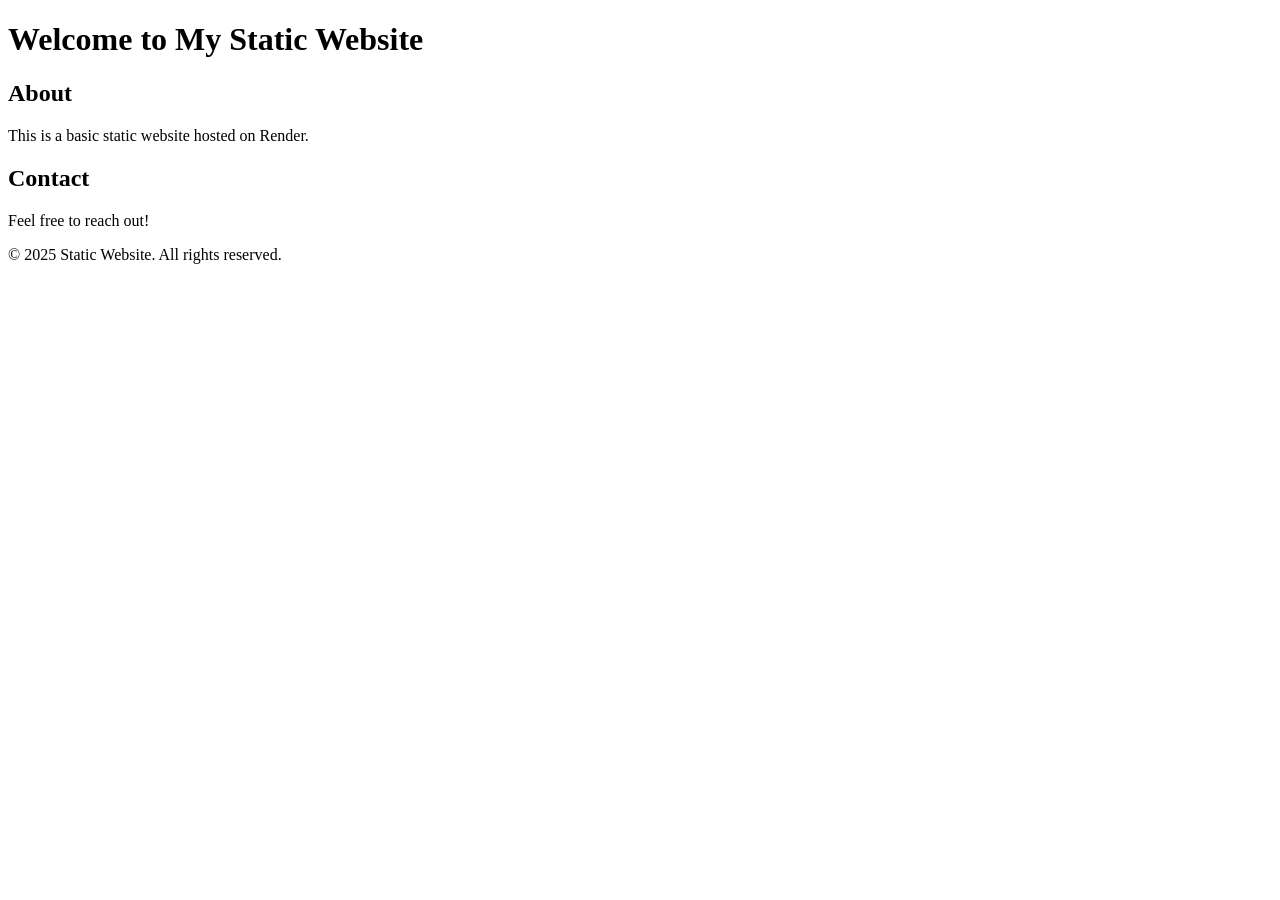
==== index.html @ 746a5f7b "Create index.html" ====
<!DOCTYPE html>
<html lang="en">
<head>
    <meta charset="UTF-8">
    <meta name="viewport" content="width=device-width, initial-scale=1.0">
    <title>Static Website</title>
</head>
<body>
    <header>
        <h1>Welcome to My Static Website</h1>
    </header>
    
    <main>
        <section>
            <h2>About</h2>
            <p>This is a basic static website hosted on Render.</p>
        </section>
        
        <section>
            <h2>Contact</h2>
            <p>Feel free to reach out!</p>
        </section>
    </main>
    
    <footer>
        <p>&copy; 2025 Static Website. All rights reserved.</p>
    </footer>
</body>
</html>
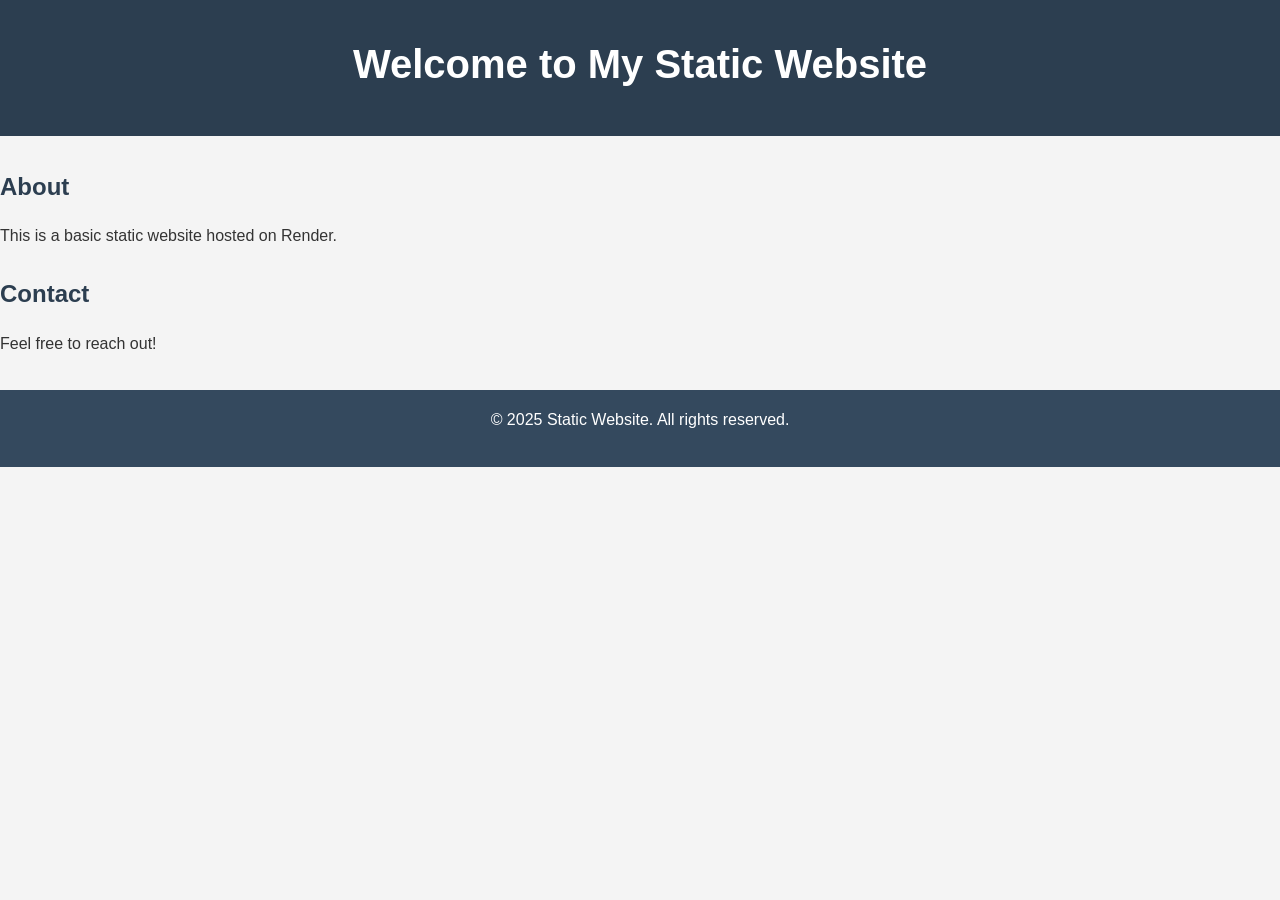
==== commit cada03a9: "Update index.html" ====
--- a/index.html
+++ b/index.html
@@ -4,6 +4,7 @@
     <meta charset="UTF-8">
     <meta name="viewport" content="width=device-width, initial-scale=1.0">
     <title>Static Website</title>
+    <link rel="stylesheet" href="style.css">
 </head>
 <body>
     <header>
--- a/style.css
+++ b/style.css
@@ -0,0 +1,85 @@
+/* Basic CSS styling for index.html */
+
+* {
+  margin: 0;
+  padding: 0;
+  box-sizing: border-box;
+}
+
+body {
+  font-family: 'Arial', sans-serif;
+  line-height: 1.6;
+  color: #333;
+  background-color: #f4f4f4;
+}
+
+.container {
+  max-width: 1200px;
+  margin: 0 auto;
+  padding: 20px;
+}
+
+header {
+  background-color: #2c3e50;
+  color: white;
+  text-align: center;
+  padding: 2rem 0;
+  margin-bottom: 2rem;
+}
+
+h1 {
+  font-size: 2.5rem;
+  margin-bottom: 0.5rem;
+}
+
+h2 {
+  color: #2c3e50;
+  margin: 1.5rem 0 1rem 0;
+}
+
+p {
+  margin-bottom: 1rem;
+  line-height: 1.8;
+}
+
+a {
+  color: #3498db;
+  text-decoration: none;
+  transition: color 0.3s ease;
+}
+
+a:hover {
+  color: #2980b9;
+}
+
+.btn {
+  display: inline-block;
+  background-color: #3498db;
+  color: white;
+  padding: 10px 20px;
+  border-radius: 5px;
+  text-decoration: none;
+  transition: background-color 0.3s ease;
+}
+
+.btn:hover {
+  background-color: #2980b9;
+}
+
+footer {
+  background-color: #34495e;
+  color: white;
+  text-align: center;
+  padding: 1rem 0;
+  margin-top: 2rem;
+}
+
+@media (max-width: 768px) {
+  .container {
+    padding: 10px;
+  }
+  
+  h1 {
+    font-size: 2rem;
+  }
+}
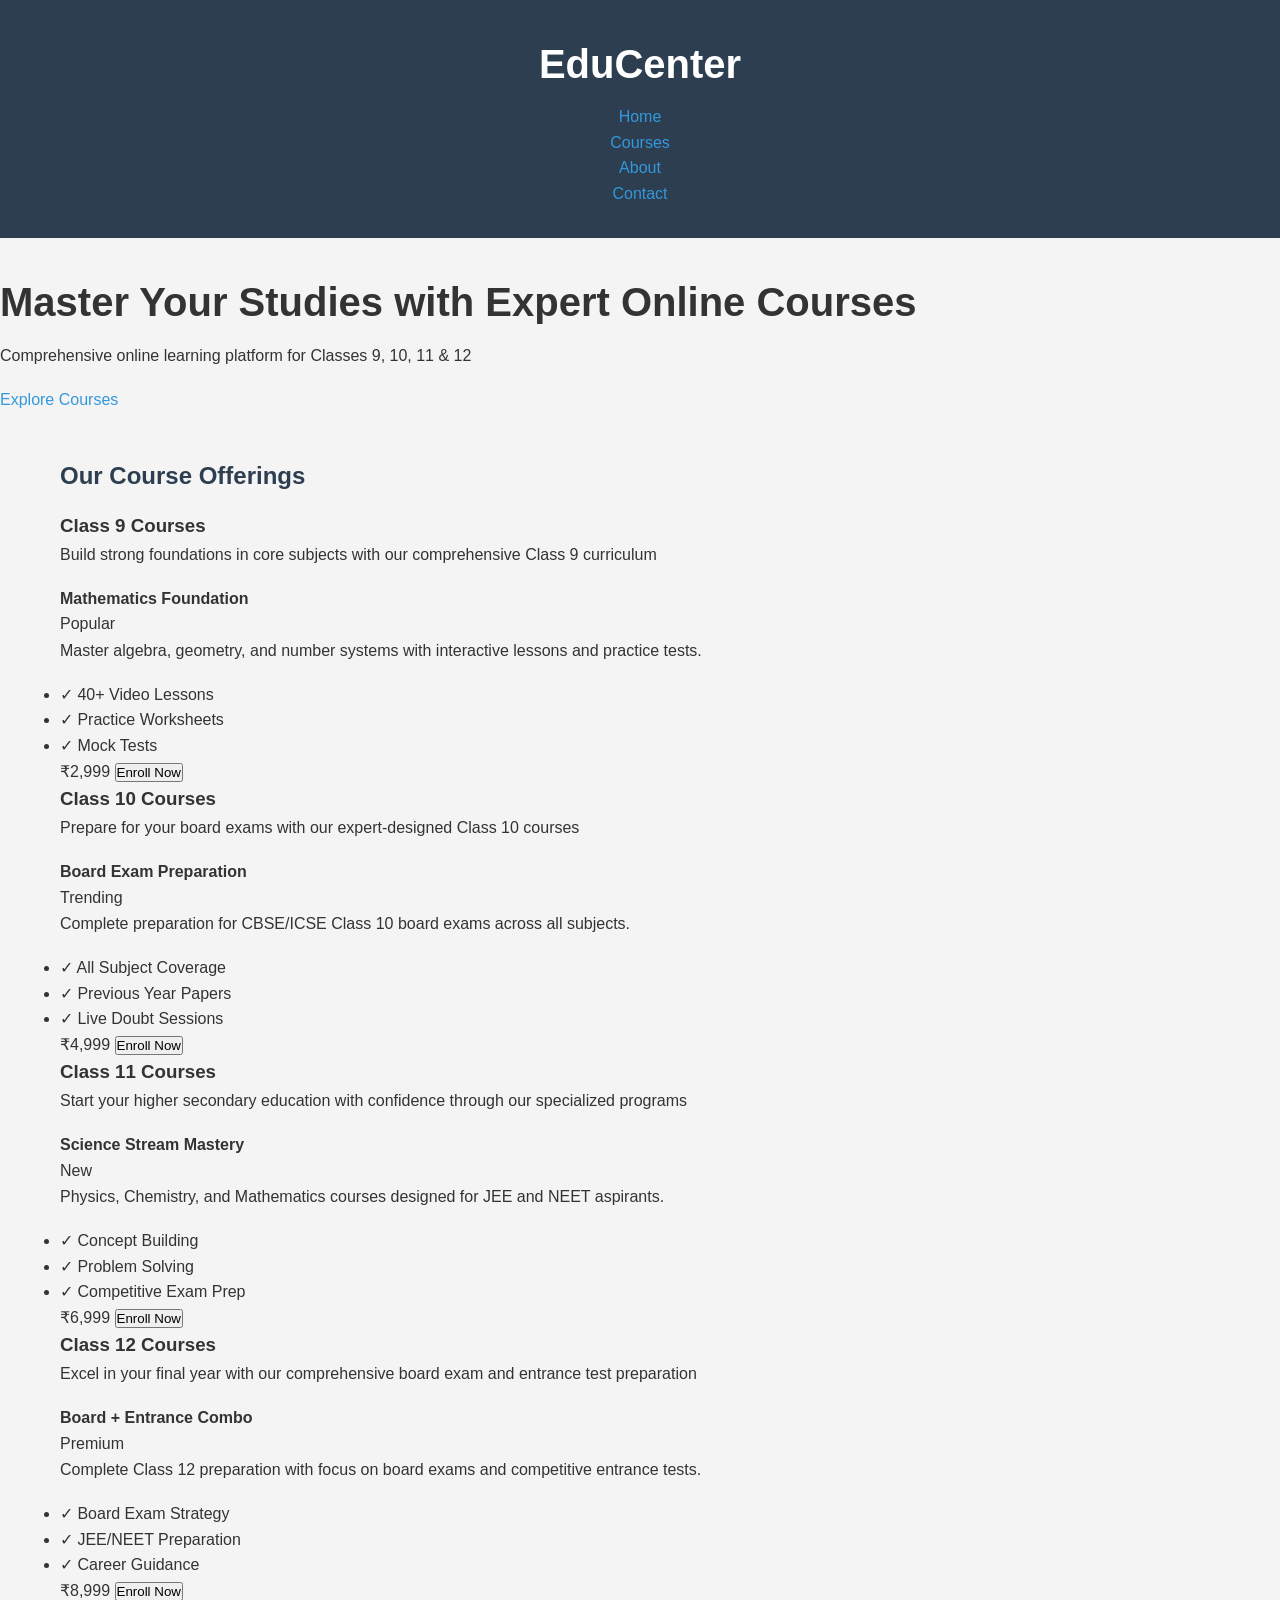
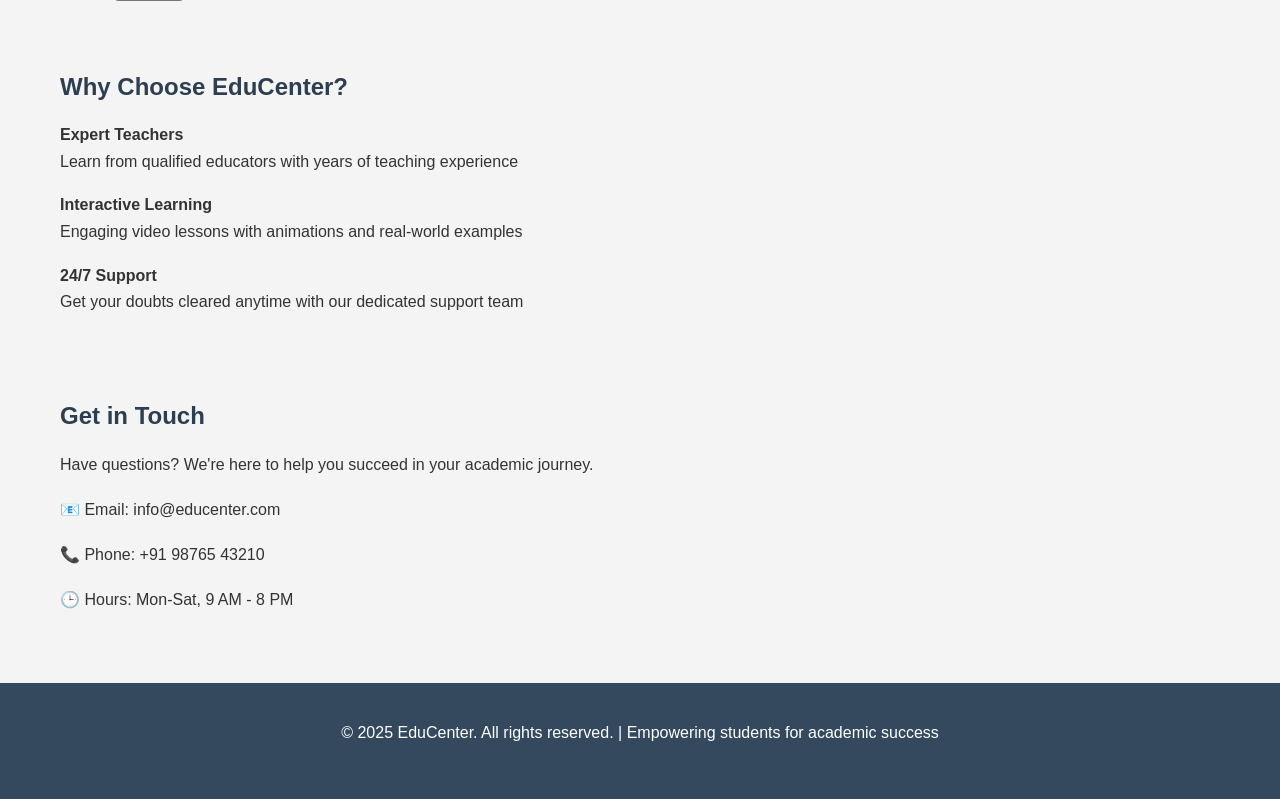
==== commit 733359ed: "Update index.html - Create online course website for Classes 9-12Update index.html Added comprehensi" ====
--- a/index.html
+++ b/index.html
@@ -3,28 +3,170 @@
 <head>
     <meta charset="UTF-8">
     <meta name="viewport" content="width=device-width, initial-scale=1.0">
-    <title>Static Website</title>
+    <title>EduCenter - Online Courses for Classes 9-12</title>
     <link rel="stylesheet" href="style.css">
 </head>
 <body>
     <header>
-        <h1>Welcome to My Static Website</h1>
+        <nav class="navbar">
+            <div class="nav-container">
+                <div class="logo">
+                    <h1>EduCenter</h1>
+                </div>
+                <ul class="nav-menu">
+                    <li><a href="#home">Home</a></li>
+                    <li><a href="#courses">Courses</a></li>
+                    <li><a href="#about">About</a></li>
+                    <li><a href="#contact">Contact</a></li>
+                </ul>
+            </div>
+        </nav>
     </header>
-    
+
     <main>
-        <section>
-            <h2>About</h2>
-            <p>This is a basic static website hosted on Render.</p>
+        <section id="home" class="hero">
+            <div class="hero-content">
+                <h1>Master Your Studies with Expert Online Courses</h1>
+                <p>Comprehensive online learning platform for Classes 9, 10, 11 & 12</p>
+                <a href="#courses" class="cta-button">Explore Courses</a>
+            </div>
         </section>
-        
-        <section>
-            <h2>Contact</h2>
-            <p>Feel free to reach out!</p>
+
+        <section id="courses" class="courses">
+            <div class="container">
+                <h2>Our Course Offerings</h2>
+                
+                <div class="course-section">
+                    <h3>Class 9 Courses</h3>
+                    <p>Build strong foundations in core subjects with our comprehensive Class 9 curriculum</p>
+                    <div class="course-card">
+                        <div class="card-header">
+                            <h4>Mathematics Foundation</h4>
+                            <span class="badge">Popular</span>
+                        </div>
+                        <div class="card-content">
+                            <p>Master algebra, geometry, and number systems with interactive lessons and practice tests.</p>
+                            <ul>
+                                <li>✓ 40+ Video Lessons</li>
+                                <li>✓ Practice Worksheets</li>
+                                <li>✓ Mock Tests</li>
+                            </ul>
+                        </div>
+                        <div class="card-footer">
+                            <span class="price">₹2,999</span>
+                            <button class="enroll-btn">Enroll Now</button>
+                        </div>
+                    </div>
+                </div>
+
+                <div class="course-section">
+                    <h3>Class 10 Courses</h3>
+                    <p>Prepare for your board exams with our expert-designed Class 10 courses</p>
+                    <div class="course-card">
+                        <div class="card-header">
+                            <h4>Board Exam Preparation</h4>
+                            <span class="badge trending">Trending</span>
+                        </div>
+                        <div class="card-content">
+                            <p>Complete preparation for CBSE/ICSE Class 10 board exams across all subjects.</p>
+                            <ul>
+                                <li>✓ All Subject Coverage</li>
+                                <li>✓ Previous Year Papers</li>
+                                <li>✓ Live Doubt Sessions</li>
+                            </ul>
+                        </div>
+                        <div class="card-footer">
+                            <span class="price">₹4,999</span>
+                            <button class="enroll-btn">Enroll Now</button>
+                        </div>
+                    </div>
+                </div>
+
+                <div class="course-section">
+                    <h3>Class 11 Courses</h3>
+                    <p>Start your higher secondary education with confidence through our specialized programs</p>
+                    <div class="course-card">
+                        <div class="card-header">
+                            <h4>Science Stream Mastery</h4>
+                            <span class="badge">New</span>
+                        </div>
+                        <div class="card-content">
+                            <p>Physics, Chemistry, and Mathematics courses designed for JEE and NEET aspirants.</p>
+                            <ul>
+                                <li>✓ Concept Building</li>
+                                <li>✓ Problem Solving</li>
+                                <li>✓ Competitive Exam Prep</li>
+                            </ul>
+                        </div>
+                        <div class="card-footer">
+                            <span class="price">₹6,999</span>
+                            <button class="enroll-btn">Enroll Now</button>
+                        </div>
+                    </div>
+                </div>
+
+                <div class="course-section">
+                    <h3>Class 12 Courses</h3>
+                    <p>Excel in your final year with our comprehensive board exam and entrance test preparation</p>
+                    <div class="course-card">
+                        <div class="card-header">
+                            <h4>Board + Entrance Combo</h4>
+                            <span class="badge premium">Premium</span>
+                        </div>
+                        <div class="card-content">
+                            <p>Complete Class 12 preparation with focus on board exams and competitive entrance tests.</p>
+                            <ul>
+                                <li>✓ Board Exam Strategy</li>
+                                <li>✓ JEE/NEET Preparation</li>
+                                <li>✓ Career Guidance</li>
+                            </ul>
+                        </div>
+                        <div class="card-footer">
+                            <span class="price">₹8,999</span>
+                            <button class="enroll-btn">Enroll Now</button>
+                        </div>
+                    </div>
+                </div>
+            </div>
+        </section>
+
+        <section id="about" class="about">
+            <div class="container">
+                <h2>Why Choose EduCenter?</h2>
+                <div class="features">
+                    <div class="feature">
+                        <h4>Expert Teachers</h4>
+                        <p>Learn from qualified educators with years of teaching experience</p>
+                    </div>
+                    <div class="feature">
+                        <h4>Interactive Learning</h4>
+                        <p>Engaging video lessons with animations and real-world examples</p>
+                    </div>
+                    <div class="feature">
+                        <h4>24/7 Support</h4>
+                        <p>Get your doubts cleared anytime with our dedicated support team</p>
+                    </div>
+                </div>
+            </div>
+        </section>
+
+        <section id="contact" class="contact">
+            <div class="container">
+                <h2>Get in Touch</h2>
+                <p>Have questions? We're here to help you succeed in your academic journey.</p>
+                <div class="contact-info">
+                    <p>📧 Email: info@educenter.com</p>
+                    <p>📞 Phone: +91 98765 43210</p>
+                    <p>🕒 Hours: Mon-Sat, 9 AM - 8 PM</p>
+                </div>
+            </div>
         </section>
     </main>
-    
+
     <footer>
-        <p>&copy; 2025 Static Website. All rights reserved.</p>
+        <div class="container">
+            <p>&copy; 2025 EduCenter. All rights reserved. | Empowering students for academic success</p>
+        </div>
     </footer>
 </body>
 </html>
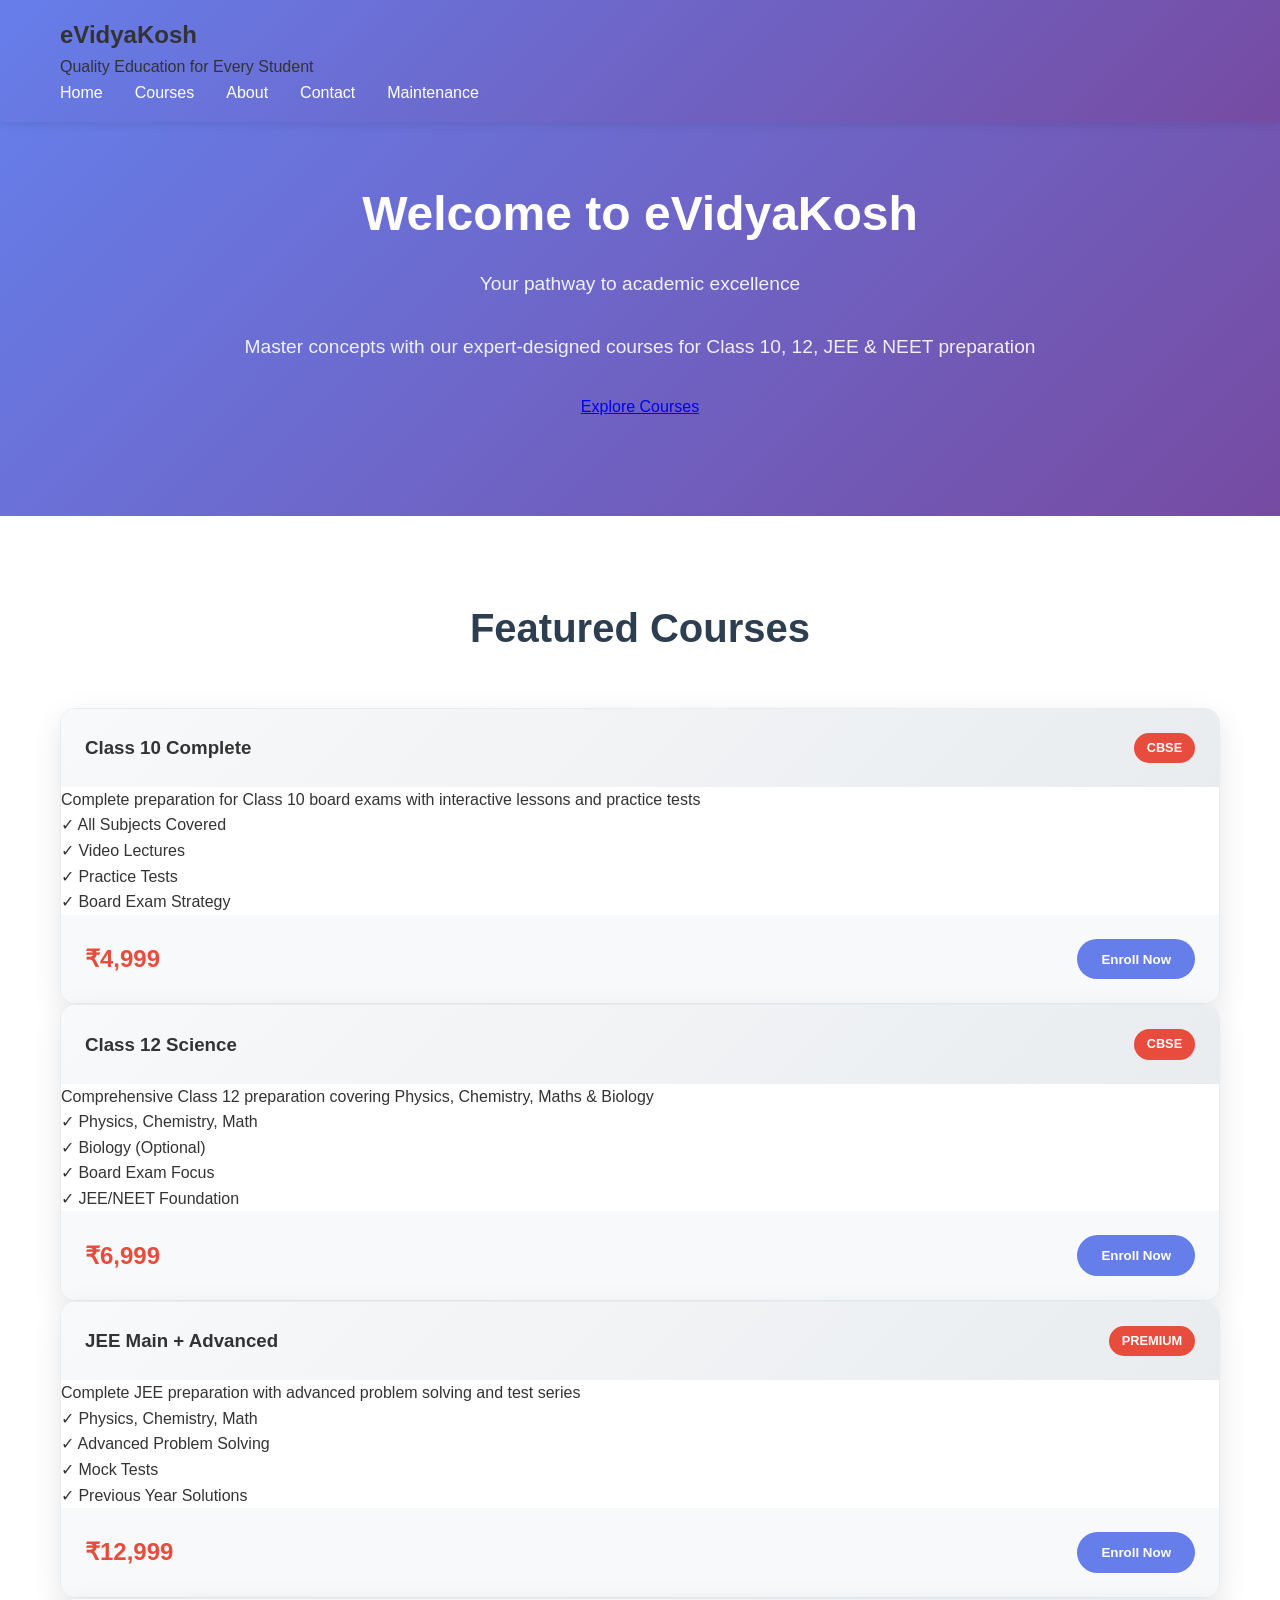
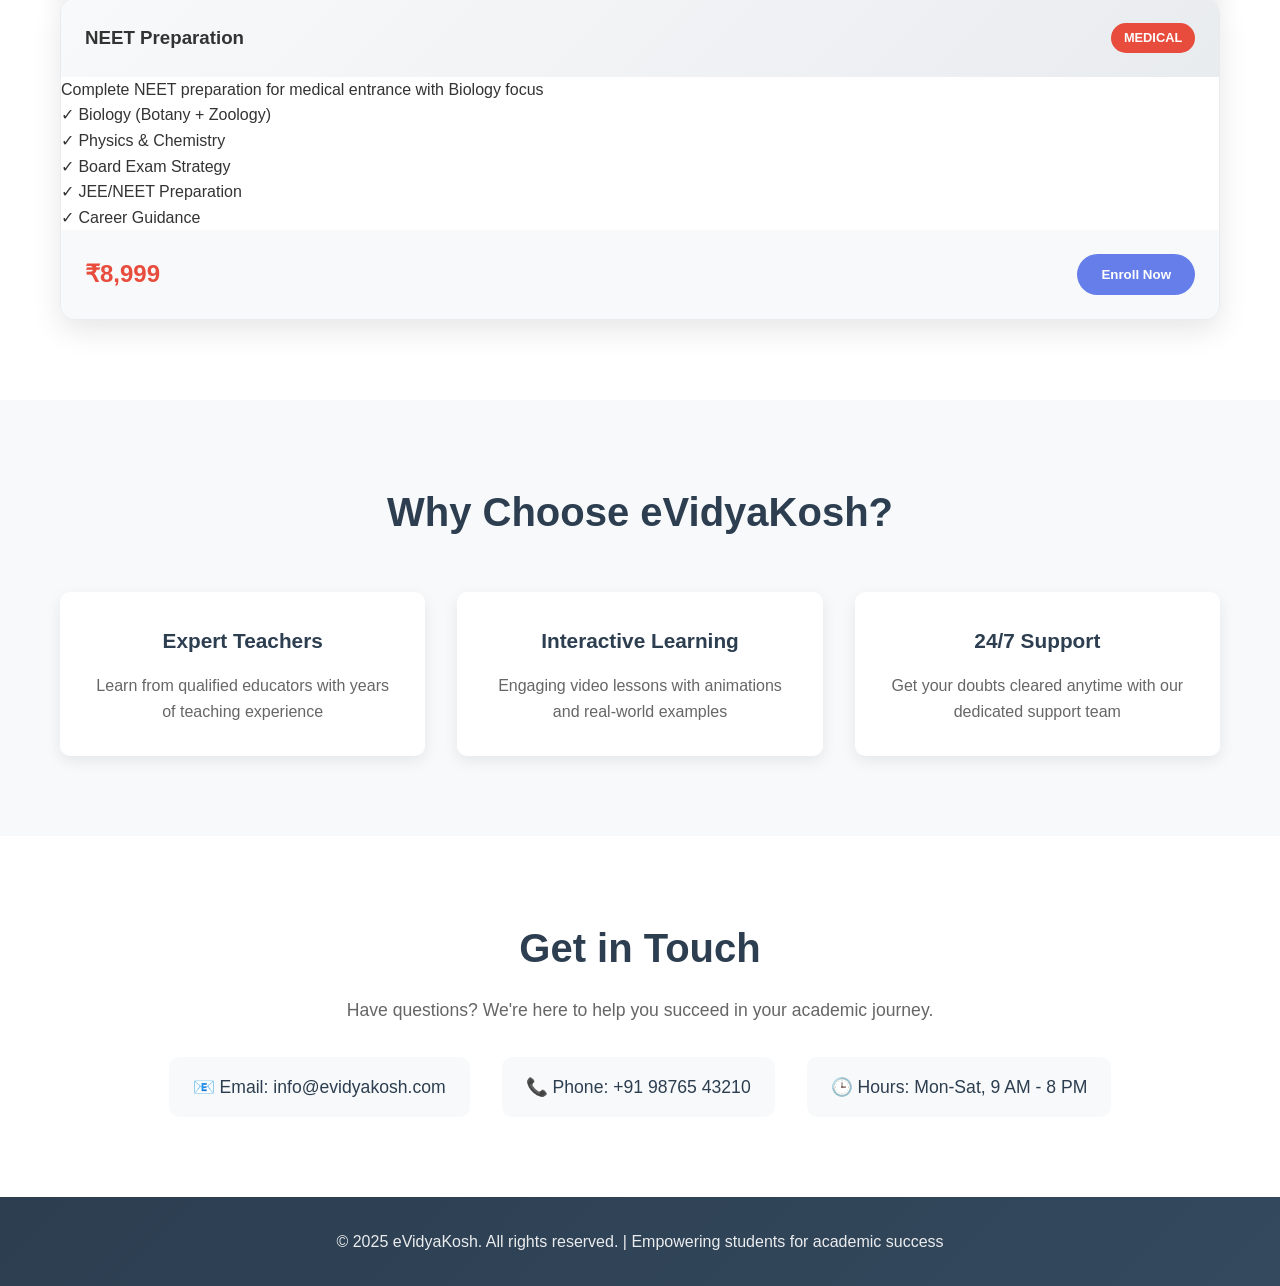
==== commit 2ced44e8: "Update business name from Edu Center to eVidyaKosh and add maintenance linkUpdate business name to e" ====
--- a/index.html
+++ b/index.html
@@ -3,21 +3,23 @@
 <head>
     <meta charset="UTF-8">
     <meta name="viewport" content="width=device-width, initial-scale=1.0">
-    <title>EduCenter - Online Courses for Classes 9-12</title>
+    <title>eVidyaKosh - Online Learning Platform</title>
     <link rel="stylesheet" href="style.css">
 </head>
 <body>
     <header>
         <nav class="navbar">
-            <div class="nav-container">
-                <div class="logo">
-                    <h1>EduCenter</h1>
+            <div class="container">
+                <div class="nav-brand">
+                    <h1>eVidyaKosh</h1>
+                    <p>Quality Education for Every Student</p>
                 </div>
                 <ul class="nav-menu">
                     <li><a href="#home">Home</a></li>
                     <li><a href="#courses">Courses</a></li>
                     <li><a href="#about">About</a></li>
                     <li><a href="#contact">Contact</a></li>
+                    <li><a href="maintenance.html">Maintenance</a></li>
                 </ul>
             </div>
         </nav>
@@ -25,54 +27,32 @@
 
     <main>
         <section id="home" class="hero">
-            <div class="hero-content">
-                <h1>Master Your Studies with Expert Online Courses</h1>
-                <p>Comprehensive online learning platform for Classes 9, 10, 11 & 12</p>
-                <a href="#courses" class="cta-button">Explore Courses</a>
+            <div class="container">
+                <div class="hero-content">
+                    <h1>Welcome to eVidyaKosh</h1>
+                    <p>Your pathway to academic excellence</p>
+                    <p>Master concepts with our expert-designed courses for Class 10, 12, JEE & NEET preparation</p>
+                    <a href="#courses" class="cta-btn">Explore Courses</a>
+                </div>
             </div>
         </section>
 
         <section id="courses" class="courses">
             <div class="container">
-                <h2>Our Course Offerings</h2>
-                
-                <div class="course-section">
-                    <h3>Class 9 Courses</h3>
-                    <p>Build strong foundations in core subjects with our comprehensive Class 9 curriculum</p>
+                <h2>Featured Courses</h2>
+                <div class="course-grid">
                     <div class="course-card">
                         <div class="card-header">
-                            <h4>Mathematics Foundation</h4>
-                            <span class="badge">Popular</span>
+                            <h3>Class 10 Complete</h3>
+                            <span class="badge">CBSE</span>
                         </div>
-                        <div class="card-content">
-                            <p>Master algebra, geometry, and number systems with interactive lessons and practice tests.</p>
+                        <div class="card-body">
+                            <p>Complete preparation for Class 10 board exams with interactive lessons and practice tests</p>
                             <ul>
-                                <li>✓ 40+ Video Lessons</li>
-                                <li>✓ Practice Worksheets</li>
-                                <li>✓ Mock Tests</li>
-                            </ul>
-                        </div>
-                        <div class="card-footer">
-                            <span class="price">₹2,999</span>
-                            <button class="enroll-btn">Enroll Now</button>
-                        </div>
-                    </div>
-                </div>
-
-                <div class="course-section">
-                    <h3>Class 10 Courses</h3>
-                    <p>Prepare for your board exams with our expert-designed Class 10 courses</p>
-                    <div class="course-card">
-                        <div class="card-header">
-                            <h4>Board Exam Preparation</h4>
-                            <span class="badge trending">Trending</span>
-                        </div>
-                        <div class="card-content">
-                            <p>Complete preparation for CBSE/ICSE Class 10 board exams across all subjects.</p>
-                            <ul>
-                                <li>✓ All Subject Coverage</li>
-                                <li>✓ Previous Year Papers</li>
-                                <li>✓ Live Doubt Sessions</li>
+                                <li>✓ All Subjects Covered</li>
+                                <li>✓ Video Lectures</li>
+                                <li>✓ Practice Tests</li>
+                                <li>✓ Board Exam Strategy</li>
                             </ul>
                         </div>
                         <div class="card-footer">
@@ -80,22 +60,19 @@
                             <button class="enroll-btn">Enroll Now</button>
                         </div>
                     </div>
-                </div>
 
-                <div class="course-section">
-                    <h3>Class 11 Courses</h3>
-                    <p>Start your higher secondary education with confidence through our specialized programs</p>
                     <div class="course-card">
                         <div class="card-header">
-                            <h4>Science Stream Mastery</h4>
-                            <span class="badge">New</span>
+                            <h3>Class 12 Science</h3>
+                            <span class="badge">CBSE</span>
                         </div>
-                        <div class="card-content">
-                            <p>Physics, Chemistry, and Mathematics courses designed for JEE and NEET aspirants.</p>
+                        <div class="card-body">
+                            <p>Comprehensive Class 12 preparation covering Physics, Chemistry, Maths & Biology</p>
                             <ul>
-                                <li>✓ Concept Building</li>
-                                <li>✓ Problem Solving</li>
-                                <li>✓ Competitive Exam Prep</li>
+                                <li>✓ Physics, Chemistry, Math</li>
+                                <li>✓ Biology (Optional)</li>
+                                <li>✓ Board Exam Focus</li>
+                                <li>✓ JEE/NEET Foundation</li>
                             </ul>
                         </div>
                         <div class="card-footer">
@@ -103,19 +80,37 @@
                             <button class="enroll-btn">Enroll Now</button>
                         </div>
                     </div>
-                </div>
 
-                <div class="course-section">
-                    <h3>Class 12 Courses</h3>
-                    <p>Excel in your final year with our comprehensive board exam and entrance test preparation</p>
                     <div class="course-card">
                         <div class="card-header">
-                            <h4>Board + Entrance Combo</h4>
-                            <span class="badge premium">Premium</span>
+                            <h3>JEE Main + Advanced</h3>
+                            <span class="badge">Premium</span>
                         </div>
-                        <div class="card-content">
-                            <p>Complete Class 12 preparation with focus on board exams and competitive entrance tests.</p>
+                        <div class="card-body">
+                            <p>Complete JEE preparation with advanced problem solving and test series</p>
                             <ul>
+                                <li>✓ Physics, Chemistry, Math</li>
+                                <li>✓ Advanced Problem Solving</li>
+                                <li>✓ Mock Tests</li>
+                                <li>✓ Previous Year Solutions</li>
+                            </ul>
+                        </div>
+                        <div class="card-footer">
+                            <span class="price">₹12,999</span>
+                            <button class="enroll-btn">Enroll Now</button>
+                        </div>
+                    </div>
+
+                    <div class="course-card">
+                        <div class="card-header">
+                            <h3>NEET Preparation</h3>
+                            <span class="badge">Medical</span>
+                        </div>
+                        <div class="card-body">
+                            <p>Complete NEET preparation for medical entrance with Biology focus</p>
+                            <ul>
+                                <li>✓ Biology (Botany + Zoology)</li>
+                                <li>✓ Physics & Chemistry</li>
                                 <li>✓ Board Exam Strategy</li>
                                 <li>✓ JEE/NEET Preparation</li>
                                 <li>✓ Career Guidance</li>
@@ -132,7 +127,7 @@
 
         <section id="about" class="about">
             <div class="container">
-                <h2>Why Choose EduCenter?</h2>
+                <h2>Why Choose eVidyaKosh?</h2>
                 <div class="features">
                     <div class="feature">
                         <h4>Expert Teachers</h4>
@@ -155,7 +150,7 @@
                 <h2>Get in Touch</h2>
                 <p>Have questions? We're here to help you succeed in your academic journey.</p>
                 <div class="contact-info">
-                    <p>📧 Email: info@educenter.com</p>
+                    <p>📧 Email: info@evidyakosh.com</p>
                     <p>📞 Phone: +91 98765 43210</p>
                     <p>🕒 Hours: Mon-Sat, 9 AM - 8 PM</p>
                 </div>
@@ -165,7 +160,7 @@
 
     <footer>
         <div class="container">
-            <p>&copy; 2025 EduCenter. All rights reserved. | Empowering students for academic success</p>
+            <p>© 2025 eVidyaKosh. All rights reserved. | Empowering students for academic success</p>
         </div>
     </footer>
 </body>
--- a/style.css
+++ b/style.css
@@ -1,85 +1,440 @@
-/* Basic CSS styling for index.html */
-
+/* Modern Educational Website Styles */
+
+/* Reset and base styles */
 * {
   margin: 0;
   padding: 0;
   box-sizing: border-box;
 }
 
+html {
+  scroll-behavior: smooth;
+}
+
 body {
-  font-family: 'Arial', sans-serif;
+  font-family: 'Segoe UI', Tahoma, Geneva, Verdana, sans-serif;
   line-height: 1.6;
   color: #333;
-  background-color: #f4f4f4;
+  background-color: #f8f9fa;
 }
 
 .container {
   max-width: 1200px;
   margin: 0 auto;
-  padding: 20px;
-}
-
+  padding: 0 20px;
+}
+
+/* Header and Navigation */
 header {
-  background-color: #2c3e50;
+  background: linear-gradient(135deg, #667eea 0%, #764ba2 100%);
+  box-shadow: 0 2px 10px rgba(0, 0, 0, 0.1);
+  position: fixed;
+  top: 0;
+  width: 100%;
+  z-index: 1000;
+}
+
+.navbar {
+  padding: 1rem 0;
+}
+
+.nav-container {
+  max-width: 1200px;
+  margin: 0 auto;
+  padding: 0 20px;
+  display: flex;
+  justify-content: space-between;
+  align-items: center;
+}
+
+.logo h1 {
+  color: white;
+  font-size: 1.8rem;
+  font-weight: 700;
+  text-decoration: none;
+}
+
+.nav-menu {
+  display: flex;
+  list-style: none;
+  gap: 2rem;
+}
+
+.nav-menu a {
+  color: white;
+  text-decoration: none;
+  font-weight: 500;
+  transition: color 0.3s ease;
+  padding: 0.5rem 0;
+}
+
+.nav-menu a:hover {
+  color: #ffd700;
+}
+
+/* Main content spacing */
+main {
+  margin-top: 80px;
+}
+
+/* Hero Section */
+.hero {
+  background: linear-gradient(135deg, #667eea 0%, #764ba2 100%);
+  color: white;
+  padding: 6rem 0;
+  text-align: center;
+}
+
+.hero-content h1 {
+  font-size: 3rem;
+  margin-bottom: 1rem;
+  font-weight: 700;
+}
+
+.hero-content p {
+  font-size: 1.2rem;
+  margin-bottom: 2rem;
+  opacity: 0.9;
+}
+
+.cta-button {
+  display: inline-block;
+  background-color: #ffd700;
+  color: #333;
+  padding: 1rem 2rem;
+  font-size: 1.1rem;
+  font-weight: 600;
+  text-decoration: none;
+  border-radius: 50px;
+  transition: all 0.3s ease;
+  box-shadow: 0 4px 15px rgba(255, 215, 0, 0.3);
+}
+
+.cta-button:hover {
+  background-color: #ffed4e;
+  transform: translateY(-2px);
+  box-shadow: 0 6px 20px rgba(255, 215, 0, 0.4);
+}
+
+/* Courses Section */
+.courses {
+  padding: 5rem 0;
+  background-color: white;
+}
+
+.courses h2 {
+  text-align: center;
+  font-size: 2.5rem;
+  margin-bottom: 3rem;
+  color: #2c3e50;
+}
+
+.course-section {
+  margin-bottom: 4rem;
+}
+
+.course-section h3 {
+  font-size: 1.8rem;
+  color: #34495e;
+  margin-bottom: 1rem;
+  border-left: 4px solid #667eea;
+  padding-left: 1rem;
+}
+
+.course-section p {
+  font-size: 1.1rem;
+  margin-bottom: 2rem;
+  color: #666;
+}
+
+/* Course Cards */
+.course-card {
+  background: white;
+  border-radius: 15px;
+  box-shadow: 0 10px 30px rgba(0, 0, 0, 0.1);
+  overflow: hidden;
+  transition: all 0.3s ease;
+  border: 1px solid #e9ecef;
+}
+
+.course-card:hover {
+  transform: translateY(-5px);
+  box-shadow: 0 15px 40px rgba(0, 0, 0, 0.15);
+}
+
+.card-header {
+  padding: 1.5rem;
+  background: linear-gradient(135deg, #f8f9fa 0%, #e9ecef 100%);
+  display: flex;
+  justify-content: space-between;
+  align-items: center;
+}
+
+.card-header h4 {
+  font-size: 1.3rem;
+  color: #2c3e50;
+  font-weight: 600;
+}
+
+.badge {
+  padding: 0.3rem 0.8rem;
+  border-radius: 20px;
+  font-size: 0.8rem;
+  font-weight: 600;
+  text-transform: uppercase;
+}
+
+.badge {
+  background-color: #e74c3c;
+  color: white;
+}
+
+.badge.trending {
+  background-color: #f39c12;
+  color: white;
+}
+
+.badge.premium {
+  background-color: #9b59b6;
+  color: white;
+}
+
+.card-content {
+  padding: 1.5rem;
+}
+
+.card-content p {
+  margin-bottom: 1rem;
+  color: #666;
+}
+
+.card-content ul {
+  list-style: none;
+  margin-bottom: 1rem;
+}
+
+.card-content li {
+  padding: 0.3rem 0;
+  color: #27ae60;
+  font-weight: 500;
+}
+
+.card-footer {
+  padding: 1.5rem;
+  background-color: #f8f9fa;
+  display: flex;
+  justify-content: space-between;
+  align-items: center;
+}
+
+.price {
+  font-size: 1.5rem;
+  font-weight: 700;
+  color: #e74c3c;
+}
+
+.enroll-btn {
+  background-color: #667eea;
+  color: white;
+  border: none;
+  padding: 0.8rem 1.5rem;
+  border-radius: 25px;
+  font-weight: 600;
+  cursor: pointer;
+  transition: all 0.3s ease;
+}
+
+.enroll-btn:hover {
+  background-color: #5a67d8;
+  transform: scale(1.05);
+}
+
+/* About Section */
+.about {
+  padding: 5rem 0;
+  background-color: #f8f9fa;
+}
+
+.about h2 {
+  text-align: center;
+  font-size: 2.5rem;
+  margin-bottom: 3rem;
+  color: #2c3e50;
+}
+
+.features {
+  display: grid;
+  grid-template-columns: repeat(auto-fit, minmax(300px, 1fr));
+  gap: 2rem;
+  margin-top: 2rem;
+}
+
+.feature {
+  background: white;
+  padding: 2rem;
+  border-radius: 10px;
+  text-align: center;
+  box-shadow: 0 5px 15px rgba(0, 0, 0, 0.08);
+  transition: transform 0.3s ease;
+}
+
+.feature:hover {
+  transform: translateY(-5px);
+}
+
+.feature h4 {
+  font-size: 1.3rem;
+  margin-bottom: 1rem;
+  color: #2c3e50;
+}
+
+.feature p {
+  color: #666;
+}
+
+/* Contact Section */
+.contact {
+  padding: 5rem 0;
+  background-color: white;
+  text-align: center;
+}
+
+.contact h2 {
+  font-size: 2.5rem;
+  margin-bottom: 1rem;
+  color: #2c3e50;
+}
+
+.contact p {
+  font-size: 1.1rem;
+  margin-bottom: 2rem;
+  color: #666;
+}
+
+.contact-info {
+  display: flex;
+  justify-content: center;
+  gap: 2rem;
+  flex-wrap: wrap;
+}
+
+.contact-info p {
+  background-color: #f8f9fa;
+  padding: 1rem 1.5rem;
+  border-radius: 10px;
+  margin: 0;
+  font-weight: 500;
+  color: #2c3e50;
+}
+
+/* Footer */
+footer {
+  background: linear-gradient(135deg, #2c3e50 0%, #34495e 100%);
   color: white;
   text-align: center;
   padding: 2rem 0;
-  margin-bottom: 2rem;
-}
-
-h1 {
-  font-size: 2.5rem;
-  margin-bottom: 0.5rem;
-}
-
-h2 {
-  color: #2c3e50;
-  margin: 1.5rem 0 1rem 0;
-}
-
-p {
-  margin-bottom: 1rem;
-  line-height: 1.8;
-}
-
-a {
-  color: #3498db;
-  text-decoration: none;
-  transition: color 0.3s ease;
-}
-
-a:hover {
-  color: #2980b9;
-}
-
-.btn {
-  display: inline-block;
-  background-color: #3498db;
-  color: white;
-  padding: 10px 20px;
-  border-radius: 5px;
-  text-decoration: none;
-  transition: background-color 0.3s ease;
-}
-
-.btn:hover {
-  background-color: #2980b9;
-}
-
-footer {
-  background-color: #34495e;
-  color: white;
-  text-align: center;
-  padding: 1rem 0;
-  margin-top: 2rem;
-}
-
+}
+
+footer p {
+  margin: 0;
+  opacity: 0.9;
+}
+
+/* Responsive Design */
 @media (max-width: 768px) {
+  .nav-menu {
+    display: none;
+  }
+  
+  .hero-content h1 {
+    font-size: 2rem;
+  }
+  
+  .hero-content p {
+    font-size: 1rem;
+  }
+  
+  .courses h2, .about h2, .contact h2 {
+    font-size: 2rem;
+  }
+  
+  .course-section h3 {
+    font-size: 1.4rem;
+  }
+  
+  .card-footer {
+    flex-direction: column;
+    gap: 1rem;
+  }
+  
+  .features {
+    grid-template-columns: 1fr;
+  }
+  
+  .contact-info {
+    flex-direction: column;
+    align-items: center;
+  }
+  
+  .hero {
+    padding: 4rem 0;
+  }
+  
+  .courses, .about, .contact {
+    padding: 3rem 0;
+  }
+}
+
+@media (max-width: 480px) {
   .container {
-    padding: 10px;
-  }
-  
-  h1 {
-    font-size: 2rem;
-  }
-}
+    padding: 0 15px;
+  }
+  
+  .nav-container {
+    padding: 0 15px;
+  }
+  
+  .hero-content h1 {
+    font-size: 1.8rem;
+  }
+  
+  .card-header {
+    flex-direction: column;
+    gap: 0.5rem;
+    align-items: flex-start;
+  }
+}
+
+/* Smooth animations */
+@keyframes fadeInUp {
+  from {
+    opacity: 0;
+    transform: translateY(30px);
+  }
+  to {
+    opacity: 1;
+    transform: translateY(0);
+  }
+}
+
+.course-card, .feature {
+  animation: fadeInUp 0.6s ease-out;
+}
+
+/* Focus states for accessibility */
+a:focus, button:focus {
+  outline: 2px solid #667eea;
+  outline-offset: 2px;
+}
+
+/* Print styles */
+@media print {
+  .navbar, .cta-button, .enroll-btn {
+    display: none;
+  }
+  
+  body {
+    background: white;
+    color: black;
+  }
+}
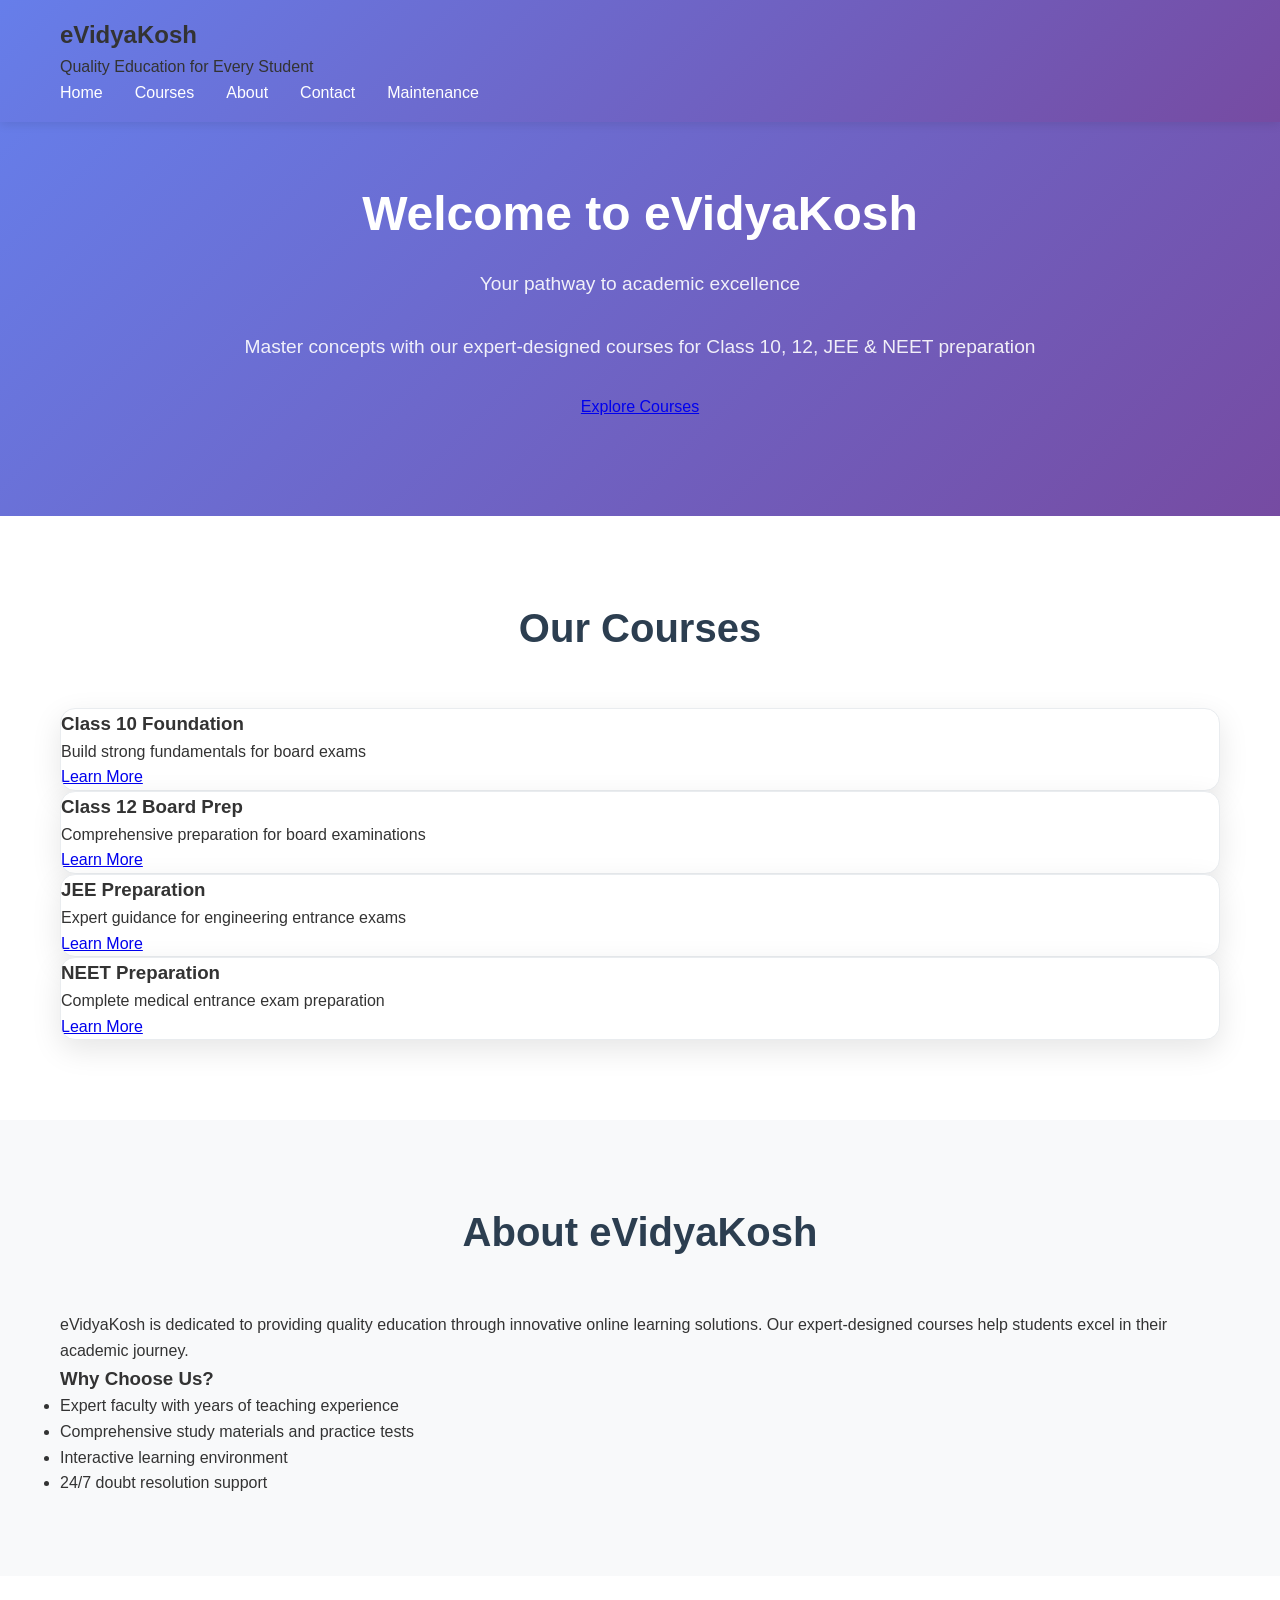
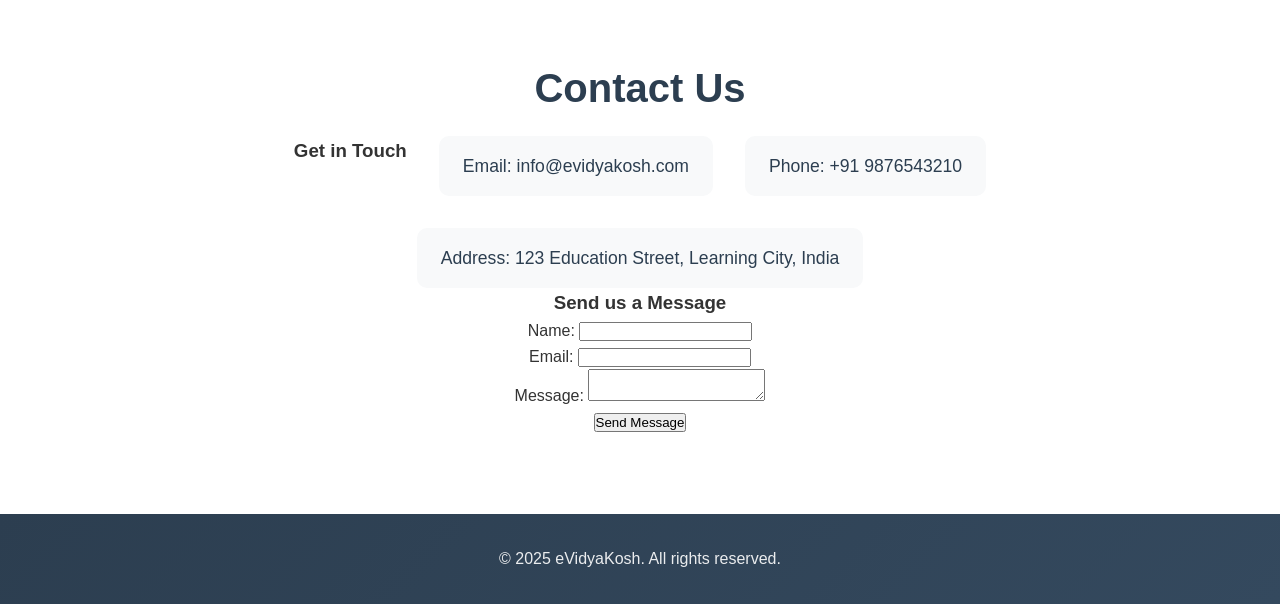
==== commit 7c4f7314: "Fix PageSpeed Insights warnings in index.htmlUpdate index.html - Added proper HTML5 structure with D" ====
--- a/index.html
+++ b/index.html
@@ -3,6 +3,7 @@
 <head>
     <meta charset="UTF-8">
     <meta name="viewport" content="width=device-width, initial-scale=1.0">
+    <meta name="description" content="eVidyaKosh - Quality online learning platform offering expert-designed courses for Class 10, 12, JEE and NEET preparation. Master concepts with our comprehensive educational resources.">
     <title>eVidyaKosh - Online Learning Platform</title>
     <link rel="stylesheet" href="style.css">
 </head>
@@ -24,7 +25,7 @@
             </div>
         </nav>
     </header>
-
+    
     <main>
         <section id="home" class="hero">
             <div class="container">
@@ -36,131 +37,84 @@
                 </div>
             </div>
         </section>
-
+        
         <section id="courses" class="courses">
             <div class="container">
-                <h2>Featured Courses</h2>
+                <h2>Our Courses</h2>
                 <div class="course-grid">
                     <div class="course-card">
-                        <div class="card-header">
-                            <h3>Class 10 Complete</h3>
-                            <span class="badge">CBSE</span>
-                        </div>
-                        <div class="card-body">
-                            <p>Complete preparation for Class 10 board exams with interactive lessons and practice tests</p>
-                            <ul>
-                                <li>✓ All Subjects Covered</li>
-                                <li>✓ Video Lectures</li>
-                                <li>✓ Practice Tests</li>
-                                <li>✓ Board Exam Strategy</li>
-                            </ul>
-                        </div>
-                        <div class="card-footer">
-                            <span class="price">₹4,999</span>
-                            <button class="enroll-btn">Enroll Now</button>
-                        </div>
+                        <h3>Class 10 Foundation</h3>
+                        <p>Build strong fundamentals for board exams</p>
+                        <a href="#" class="course-btn">Learn More</a>
                     </div>
-
                     <div class="course-card">
-                        <div class="card-header">
-                            <h3>Class 12 Science</h3>
-                            <span class="badge">CBSE</span>
-                        </div>
-                        <div class="card-body">
-                            <p>Comprehensive Class 12 preparation covering Physics, Chemistry, Maths & Biology</p>
-                            <ul>
-                                <li>✓ Physics, Chemistry, Math</li>
-                                <li>✓ Biology (Optional)</li>
-                                <li>✓ Board Exam Focus</li>
-                                <li>✓ JEE/NEET Foundation</li>
-                            </ul>
-                        </div>
-                        <div class="card-footer">
-                            <span class="price">₹6,999</span>
-                            <button class="enroll-btn">Enroll Now</button>
-                        </div>
+                        <h3>Class 12 Board Prep</h3>
+                        <p>Comprehensive preparation for board examinations</p>
+                        <a href="#" class="course-btn">Learn More</a>
                     </div>
-
                     <div class="course-card">
-                        <div class="card-header">
-                            <h3>JEE Main + Advanced</h3>
-                            <span class="badge">Premium</span>
-                        </div>
-                        <div class="card-body">
-                            <p>Complete JEE preparation with advanced problem solving and test series</p>
-                            <ul>
-                                <li>✓ Physics, Chemistry, Math</li>
-                                <li>✓ Advanced Problem Solving</li>
-                                <li>✓ Mock Tests</li>
-                                <li>✓ Previous Year Solutions</li>
-                            </ul>
-                        </div>
-                        <div class="card-footer">
-                            <span class="price">₹12,999</span>
-                            <button class="enroll-btn">Enroll Now</button>
-                        </div>
+                        <h3>JEE Preparation</h3>
+                        <p>Expert guidance for engineering entrance exams</p>
+                        <a href="#" class="course-btn">Learn More</a>
                     </div>
-
                     <div class="course-card">
-                        <div class="card-header">
-                            <h3>NEET Preparation</h3>
-                            <span class="badge">Medical</span>
-                        </div>
-                        <div class="card-body">
-                            <p>Complete NEET preparation for medical entrance with Biology focus</p>
-                            <ul>
-                                <li>✓ Biology (Botany + Zoology)</li>
-                                <li>✓ Physics & Chemistry</li>
-                                <li>✓ Board Exam Strategy</li>
-                                <li>✓ JEE/NEET Preparation</li>
-                                <li>✓ Career Guidance</li>
-                            </ul>
-                        </div>
-                        <div class="card-footer">
-                            <span class="price">₹8,999</span>
-                            <button class="enroll-btn">Enroll Now</button>
-                        </div>
+                        <h3>NEET Preparation</h3>
+                        <p>Complete medical entrance exam preparation</p>
+                        <a href="#" class="course-btn">Learn More</a>
                     </div>
                 </div>
             </div>
         </section>
-
+        
         <section id="about" class="about">
             <div class="container">
-                <h2>Why Choose eVidyaKosh?</h2>
-                <div class="features">
-                    <div class="feature">
-                        <h4>Expert Teachers</h4>
-                        <p>Learn from qualified educators with years of teaching experience</p>
-                    </div>
-                    <div class="feature">
-                        <h4>Interactive Learning</h4>
-                        <p>Engaging video lessons with animations and real-world examples</p>
-                    </div>
-                    <div class="feature">
-                        <h4>24/7 Support</h4>
-                        <p>Get your doubts cleared anytime with our dedicated support team</p>
-                    </div>
-                </div>
+                <h2>About eVidyaKosh</h2>
+                <p>eVidyaKosh is dedicated to providing quality education through innovative online learning solutions. Our expert-designed courses help students excel in their academic journey.</p>
+                
+                <h3>Why Choose Us?</h3>
+                <ul>
+                    <li>Expert faculty with years of teaching experience</li>
+                    <li>Comprehensive study materials and practice tests</li>
+                    <li>Interactive learning environment</li>
+                    <li>24/7 doubt resolution support</li>
+                </ul>
             </div>
         </section>
-
+        
         <section id="contact" class="contact">
             <div class="container">
-                <h2>Get in Touch</h2>
-                <p>Have questions? We're here to help you succeed in your academic journey.</p>
+                <h2>Contact Us</h2>
                 <div class="contact-info">
-                    <p>📧 Email: info@evidyakosh.com</p>
-                    <p>📞 Phone: +91 98765 43210</p>
-                    <p>🕒 Hours: Mon-Sat, 9 AM - 8 PM</p>
+                    <h3>Get in Touch</h3>
+                    <p>Email: info@evidyakosh.com</p>
+                    <p>Phone: +91 9876543210</p>
+                    <p>Address: 123 Education Street, Learning City, India</p>
+                </div>
+                <div class="contact-form">
+                    <h3>Send us a Message</h3>
+                    <form>
+                        <div class="form-group">
+                            <label for="name">Name:</label>
+                            <input type="text" id="name" name="name" required>
+                        </div>
+                        <div class="form-group">
+                            <label for="email">Email:</label>
+                            <input type="email" id="email" name="email" required>
+                        </div>
+                        <div class="form-group">
+                            <label for="message">Message:</label>
+                            <textarea id="message" name="message" required></textarea>
+                        </div>
+                        <button type="submit" class="submit-btn">Send Message</button>
+                    </form>
                 </div>
             </div>
         </section>
     </main>
-
+    
     <footer>
         <div class="container">
-            <p>© 2025 eVidyaKosh. All rights reserved. | Empowering students for academic success</p>
+            <p>&copy; 2025 eVidyaKosh. All rights reserved.</p>
         </div>
     </footer>
 </body>
